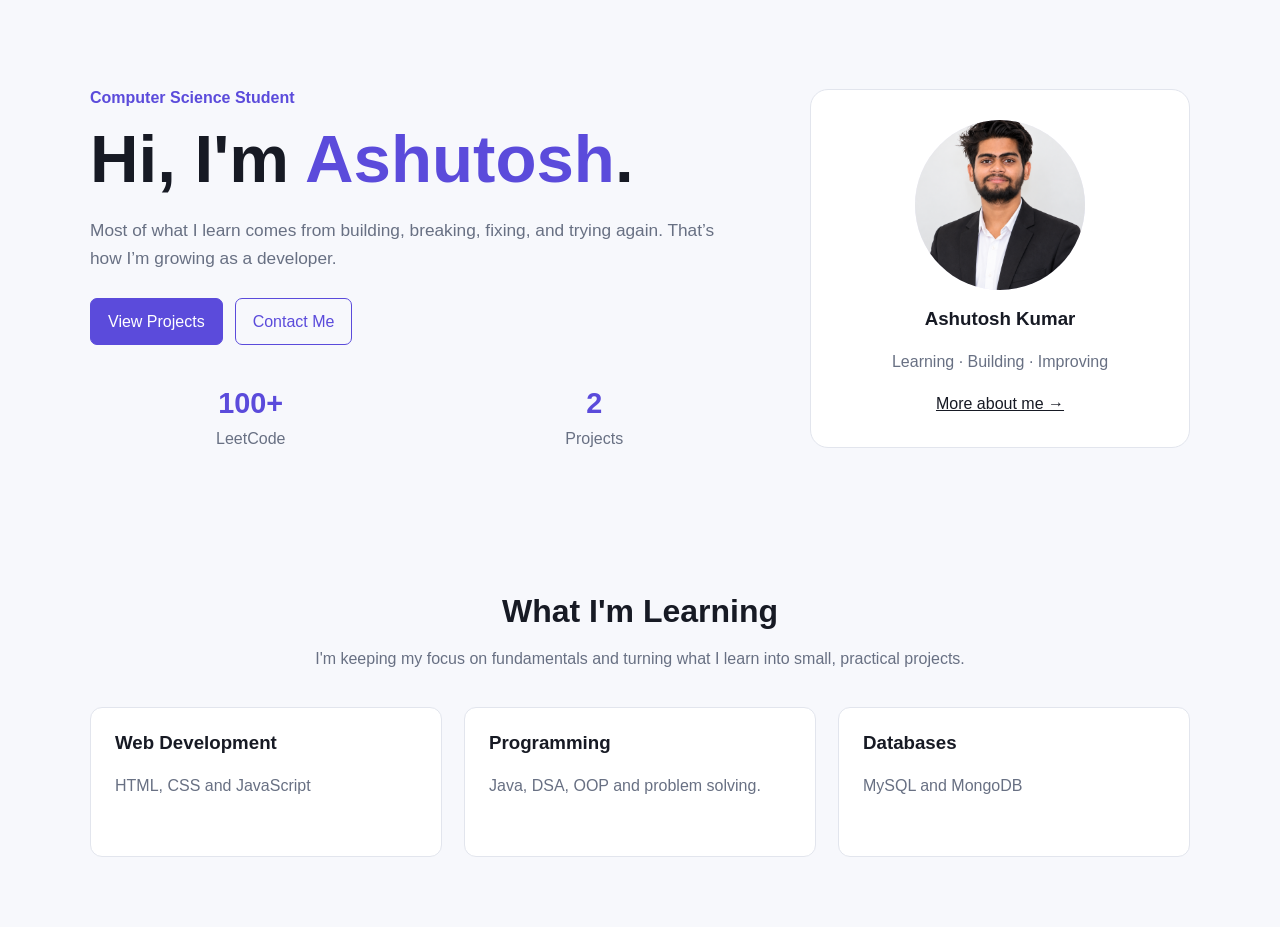
==== index.html @ c46a75e5 "just upgrading my portfolio structure" ====
<!DOCTYPE html>
<html lang="en">
<head>
  <meta charset="UTF-8">
  <meta name="viewport" content="width=device-width, initial-scale=1.0">
  <meta name="description" content="Ashutosh Kumar - Computer Science student and web developer.">
  <title>Home | Ashutosh Kumar</title>
  <link rel="stylesheet" href="css/index.css">
</head>
<body>
  <div id="header"></div>
  <main>
    <section class="hero">
      <div class="container hero-grid">
        <div>

          <div class="small-title">Computer Science Student</div>

          <h1>Hi, I'm <span class="gradient">Ashutosh</span>.</h1>

          <p class="lead">Most of what I learn comes from building, breaking, fixing, and trying again. That’s how I’m growing as a developer.</p>
          <div class="buttons">

            <a class="btn btn-primary" href="projects.html">View Projects</a>
            <a class="btn btn-light" href="contact.html">Contact Me</a>

          </div>

          <div class="quick-stats grid-2">
            <!-- <div class="stat"><strong>9.4</strong>CGPA</div> -->
            <div class="stat"><strong>100+</strong>LeetCode</div>
            <div class="stat"><strong>2</strong>Projects</div>
          </div>
        </div>
        <div class="profile">
          <div class="profile-circle">
            <img src="photos/profile.png"  class="profile-image">
          </div>
          <h3>Ashutosh Kumar</h3>
          <p>Learning · Building · Improving</p>
          <a href="about.html">More about me →</a>
        </div>
      </div>
    </section>
    <section class="section">
      <div class="container section-head">
        
        <h2>What I'm Learning</h2>
        <p>I'm keeping my focus on fundamentals and turning what I learn into small, practical projects.</p>
      </div>
      <div class="container grid-3">
        <div class="card home-card"><h3>Web Development</h3><p>HTML, CSS and JavaScript </p></div>
        <div class="card home-card"><h3>Programming</h3><p>Java, DSA, OOP and problem solving.</p></div>
        <div class="card home-card"><h3>Databases</h3><p>MySQL and MongoDB </p></div>
      </div>
    </section>

  </main>
  <div id="footer"></div>
  <script src="js/common.js"></script>
  <script src="js/index.js"></script>
</body>
</html>
---- css/index.css ----
@import url("common.css");

.quick-stats{
    margin-top:35px
}
.home-card{
    min-height:150px
}

.profile-image {
    width: 170px;
    height: 170px;
    object-fit: cover;
    border-radius: 50%;
    display: block;
    margin: 0 auto 18px;
}
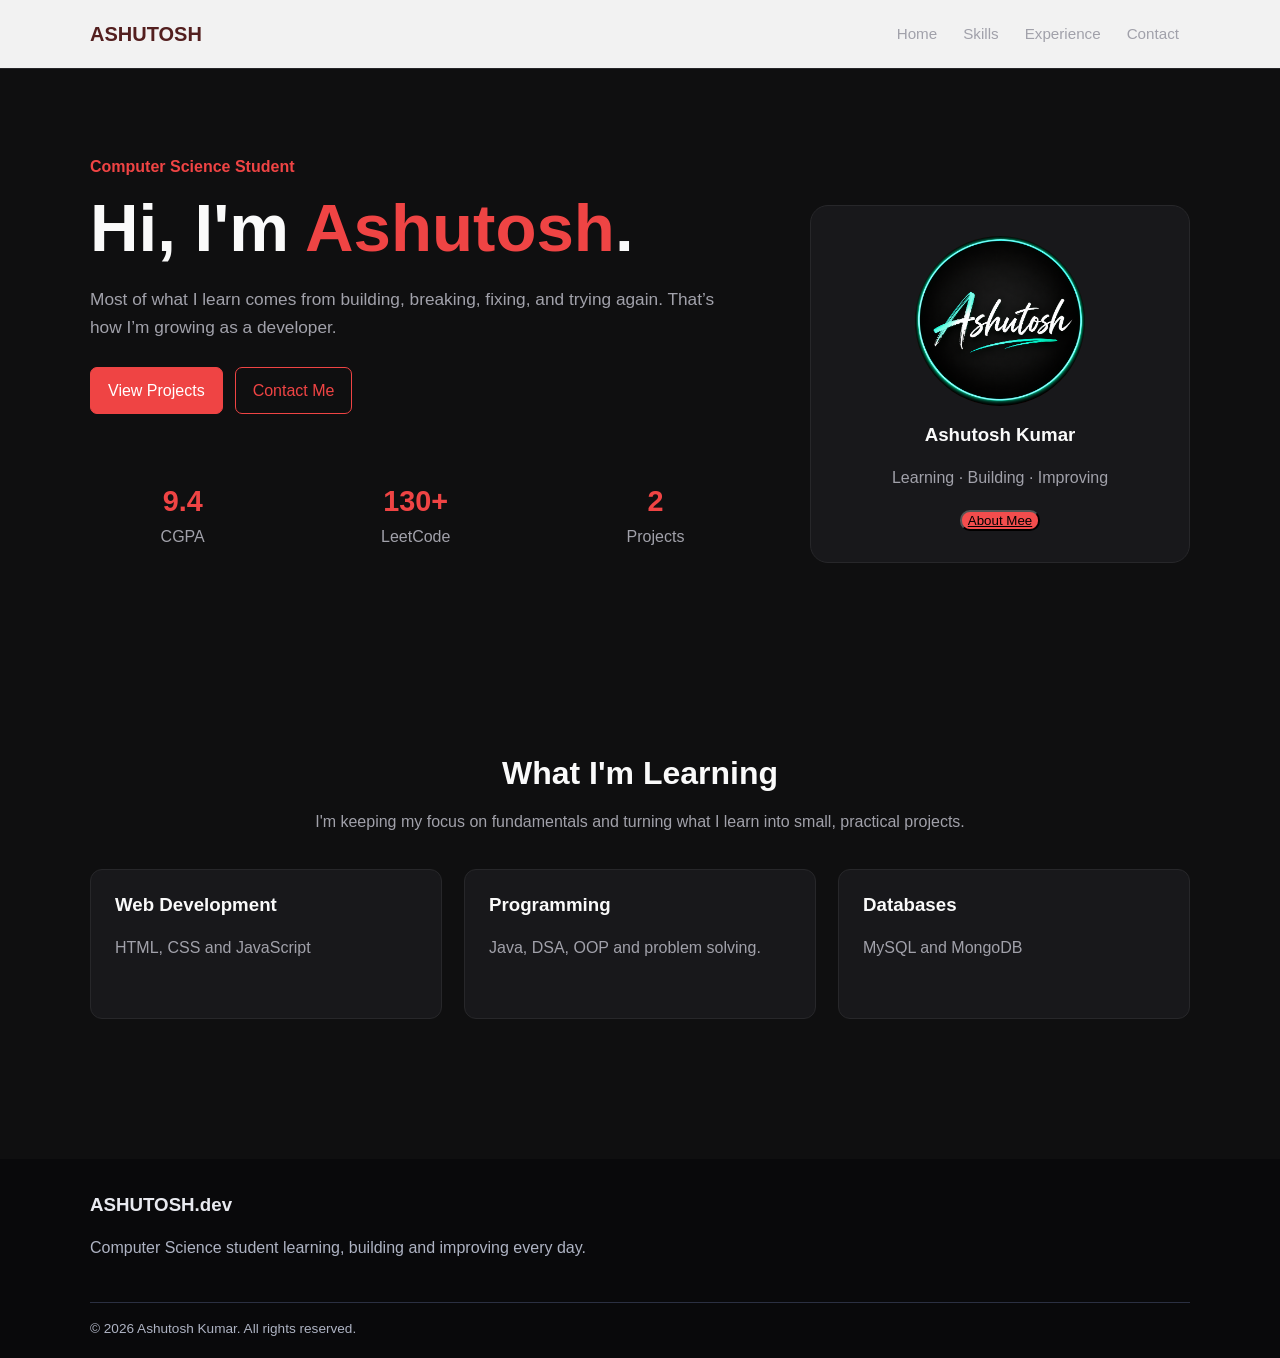
==== commit 9da20a6e: "Update portfolio website" ====
--- a/index.html
+++ b/index.html
@@ -27,18 +27,18 @@
           </div>
 
           <div class="quick-stats grid-2">
-            <!-- <div class="stat"><strong>9.4</strong>CGPA</div> -->
-            <div class="stat"><strong>100+</strong>LeetCode</div>
+            <div class="stat"><strong>9.4</strong>CGPA</div>
+            <div class="stat"><strong>130+</strong>LeetCode</div>
             <div class="stat"><strong>2</strong>Projects</div>
           </div>
         </div>
         <div class="profile">
           <div class="profile-circle">
-            <img src="photos/profile.png"  class="profile-image">
+            <img src="assets/profile.png"  class="profile-image">
           </div>
           <h3>Ashutosh Kumar</h3>
           <p>Learning · Building · Improving</p>
-          <a href="about.html">More about me →</a>
+          <button class="about-ash"><a href="about.html">About Mee</a></button>
         </div>
       </div>
     </section>
--- a/css/index.css
+++ b/css/index.css
@@ -1,7 +1,15 @@
 @import url("common.css");
 
 .quick-stats{
-    margin-top:35px
+    /* margin-top:35px */
+    height: 200px;
+    display: flex;
+    flex-direction: row;
+    justify-content: space-around ;
+    flex-wrap: wrap;
+    gap: 35px;
+    align-items: center;
+
 }
 .home-card{
     min-height:150px
@@ -14,4 +22,12 @@
     border-radius: 50%;
     display: block;
     margin: 0 auto 18px;
+}
+.about-ash{
+    margin: auto;
+    padding: auto;
+    background-color: rgb(241, 241, 241);
+    text-decoration: none;
+    border-radius:10px;
+    background-color: rgb(243, 77, 77);
 }
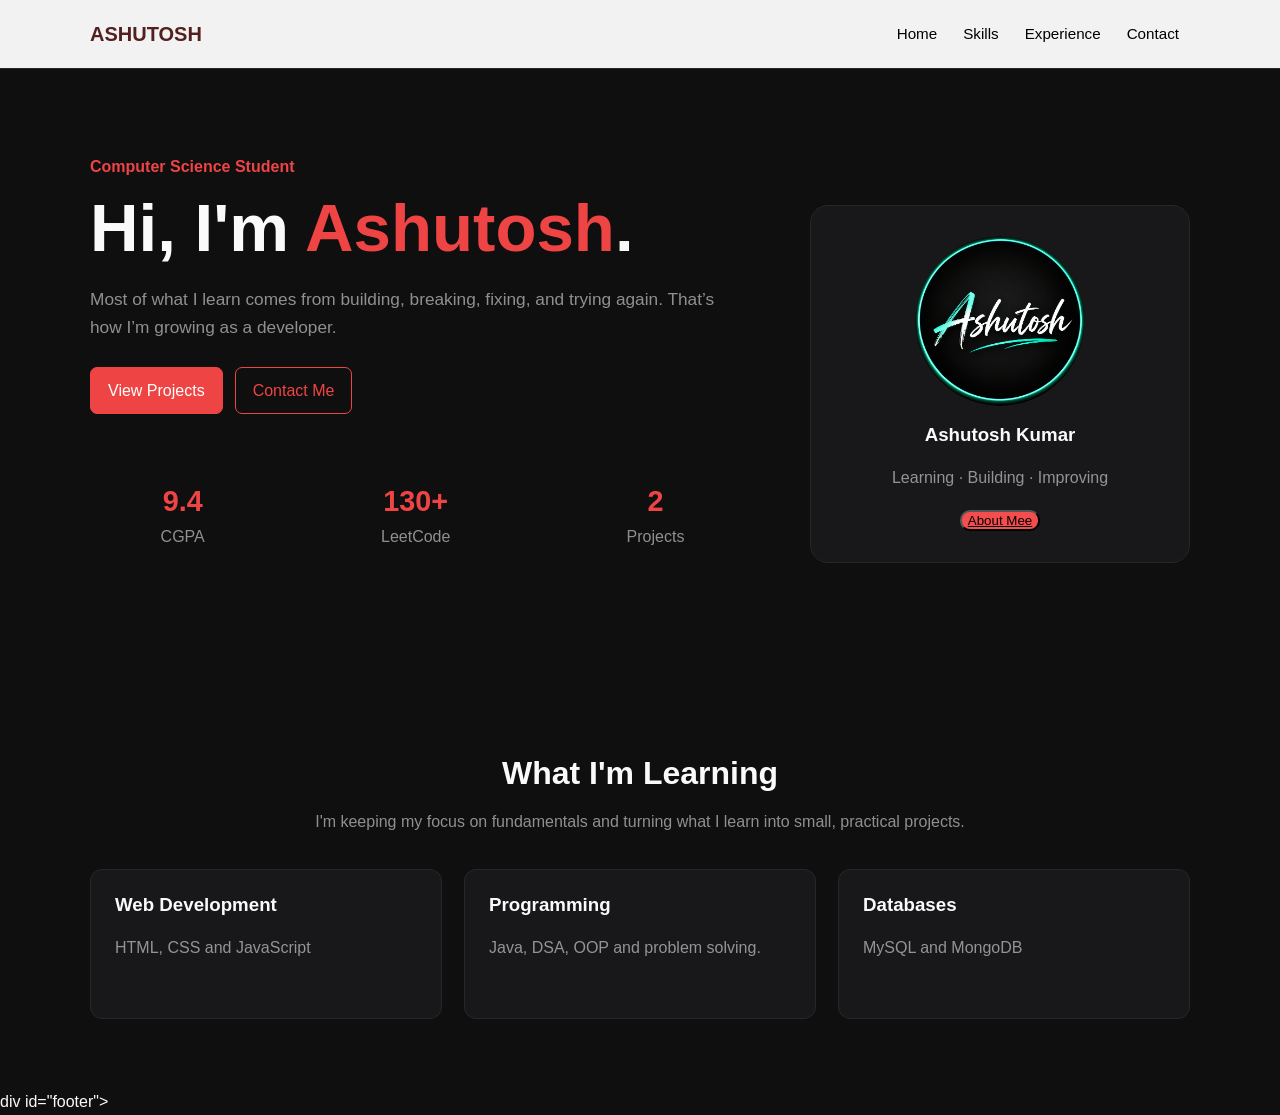
==== commit 9cac4cfc: "adding some responsiveness" ====
--- a/index.html
+++ b/index.html
@@ -1,63 +1,71 @@
 <!DOCTYPE html>
 <html lang="en">
 <head>
-  <meta charset="UTF-8">
-  <meta name="viewport" content="width=device-width, initial-scale=1.0">
-  <meta name="description" content="Ashutosh Kumar - Computer Science student and web developer.">
-  <title>Home | Ashutosh Kumar</title>
-  <link rel="stylesheet" href="css/index.css">
+
+    <meta charset="UTF-8">
+    <meta name="viewport" content="width=device-width, initial-scale=1.0">
+    <meta name="description" content="Ashutosh Kumar - Computer Science student and web developer.">
+    <title>Home | Ashutosh Kumar</title>
+    <link rel="stylesheet" href="css/index.css">
+
 </head>
 <body>
-  <div id="header"></div>
-  <main>
-    <section class="hero">
-      <div class="container hero-grid">
-        <div>
+    <div id="header"></div>
 
-          <div class="small-title">Computer Science Student</div>
 
-          <h1>Hi, I'm <span class="gradient">Ashutosh</span>.</h1>
+    <main>
+        <section class="hero">
 
-          <p class="lead">Most of what I learn comes from building, breaking, fixing, and trying again. That’s how I’m growing as a developer.</p>
-          <div class="buttons">
+            <div class="container hero-grid">
 
-            <a class="btn btn-primary" href="projects.html">View Projects</a>
-            <a class="btn btn-light" href="contact.html">Contact Me</a>
+                <div>
 
-          </div>
+                    <div class="small-title">Computer Science Student</div>
 
-          <div class="quick-stats grid-2">
-            <div class="stat"><strong>9.4</strong>CGPA</div>
-            <div class="stat"><strong>130+</strong>LeetCode</div>
-            <div class="stat"><strong>2</strong>Projects</div>
-          </div>
-        </div>
-        <div class="profile">
-          <div class="profile-circle">
-            <img src="assets/profile.png"  class="profile-image">
-          </div>
-          <h3>Ashutosh Kumar</h3>
-          <p>Learning · Building · Improving</p>
-          <button class="about-ash"><a href="about.html">About Mee</a></button>
-        </div>
-      </div>
-    </section>
-    <section class="section">
-      <div class="container section-head">
-        
-        <h2>What I'm Learning</h2>
-        <p>I'm keeping my focus on fundamentals and turning what I learn into small, practical projects.</p>
-      </div>
-      <div class="container grid-3">
-        <div class="card home-card"><h3>Web Development</h3><p>HTML, CSS and JavaScript </p></div>
-        <div class="card home-card"><h3>Programming</h3><p>Java, DSA, OOP and problem solving.</p></div>
-        <div class="card home-card"><h3>Databases</h3><p>MySQL and MongoDB </p></div>
-      </div>
-    </section>
+                    <h1>Hi, I'm <span class="gradient">Ashutosh</span>.</h1>
 
-  </main>
-  <div id="footer"></div>
-  <script src="js/common.js"></script>
-  <script src="js/index.js"></script>
+                    <p class="lead">Most of what I learn comes from building, breaking, fixing, and trying again. That’s how I’m growing as a developer.</p>
+                    <div class="buttons">
+
+                        <a class="btn btn-primary" href="./projects.html">View Projects</a>
+                        <a class="btn btn-light" href="./contact.html">Contact Me</a>
+
+                    </div>
+
+                    <div class="quick-stats grid-2">
+                        <div class="stat"><strong>9.4</strong>CGPA</div>
+                        <div class="stat"><strong>130+</strong>LeetCode</div>
+                        <div class="stat"><strong>2</strong>Projects</div>
+                    </div>
+                </div>
+                <div class="profile">
+                    <div class="profile-circle">
+                        <img src="./assets/profile.png"  class="profile-image">
+                    </div>
+                    <h3>Ashutosh Kumar</h3>
+                    <p>Learning · Building · Improving</p>
+                    <button class="about-ash"><a href="./about.html">About Mee</a></button>
+                </div>
+            </div>
+            </section>
+            <section class="section">
+            <div class="container section-head">
+                
+                <h2>What I'm Learning</h2>
+                <p>I'm keeping my focus on fundamentals and turning what I learn into small, practical projects.</p>
+            </div>
+            <div class="container grid-3">
+                <div class="card home-card"><h3>Web Development</h3><p>HTML, CSS and JavaScript </p></div>
+                <div class="card home-card"><h3>Programming</h3><p>Java, DSA, OOP and problem solving.</p></div>
+                <div class="card home-card"><h3>Databases</h3><p>MySQL and MongoDB </p></div>
+            </div>
+            </section>
+
+    </main>
+
+    div id="footer"></div>
+    <script src="js/common.js"></script>
+    <script src="js/index.js"></script>
+    
 </body>
-</html>
+</html>
